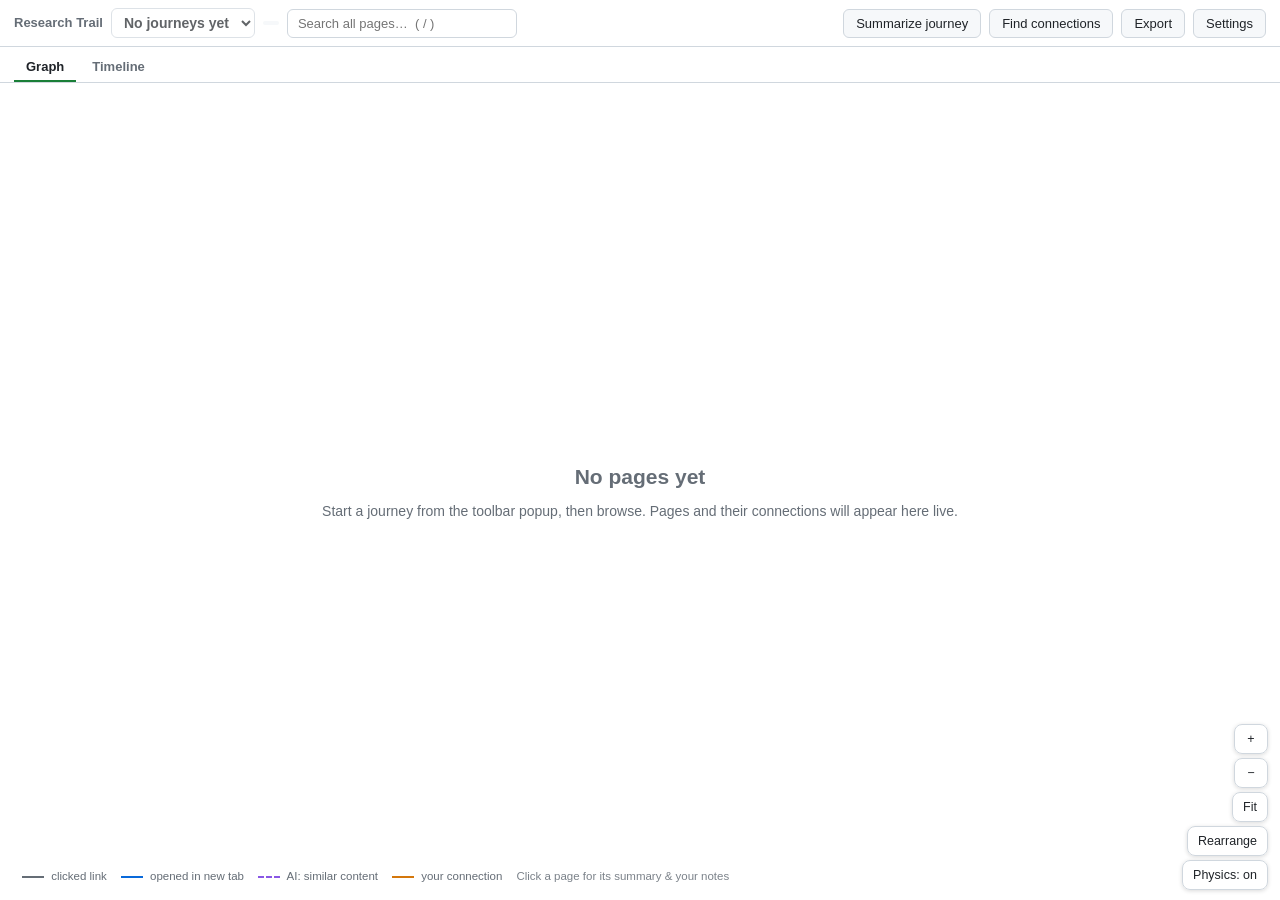
==== extension/journey/journey.html @ 20a89563 "Global search, newest-first timeline, connector-aware clustering Search: one box in the map topbar (" ====
<!DOCTYPE html>
<html>
<head>
  <meta charset="utf-8">
  <title>Research Trail</title>
  <link rel="stylesheet" href="journey.css">
</head>
<body>
  <header id="topbar">
    <span class="logo">Research Trail</span>
    <select id="journey-select" title="Switch workspace"></select>
    <span id="status-chip" class="chip"></span>
    <div class="menu-wrap" id="search-wrap">
      <input id="search" type="search" placeholder="Search all pages…  ( / )" spellcheck="false" autocomplete="off">
      <div id="search-results" class="menu" hidden></div>
    </div>
    <span class="spacer"></span>
    <span id="job-status" class="job-status" title="Ollama job queue"></span>
    <button id="synthesize-btn" title="The AI reads every page and writes an overview: key threads, tensions, gaps">Summarize journey</button>
    <button id="similarity-btn" title="The AI looks for pages on different sites that are about the same thing">Find connections</button>
    <div class="menu-wrap">
      <button id="export-btn">Export</button>
      <div id="export-menu" class="menu" hidden>
        <button data-export="md">Markdown report</button>
        <button data-export="json">JSON</button>
        <button data-export="canvas">Obsidian Canvas</button>
      </div>
    </div>
    <button id="settings-btn">Settings</button>
  </header>

  <div id="ai-strip" hidden>
    <span id="ai-strip-dot"></span>
    <span id="ai-strip-text"></span>
    <span class="spacer"></span>
    <button id="ai-strip-toggle"></button>
  </div>

  <div id="suggest-strip" hidden>
    <span id="suggest-dot"></span>
    <span id="suggest-text"></span>
    <span class="spacer"></span>
    <button id="suggest-review">Review on map</button>
  </div>

  <nav id="tabs">
    <button class="tab active" data-tab="graph">Graph</button>
    <button class="tab" data-tab="timeline">Timeline</button>
    <button id="topics-back" hidden>← All topics</button>
    <span id="topic-name" class="chip" hidden></span>
    <span id="connect-banner" hidden>Click another page to connect it — <button id="connect-cancel" class="ghost">cancel</button></span>
  </nav>

  <main>
    <aside id="synthesis-panel" hidden>
      <div class="panel-head" id="synthesis-toggle" title="Collapse / expand">
        <strong>Summary</strong>
        <span id="synthesis-date" class="muted"></span>
        <span class="spacer"></span>
        <span id="synthesis-chevron" class="muted">Hide</span>
      </div>
      <div id="synthesis-body" class="md"></div>
    </aside>
    <div id="graph-view">
      <div id="cy"></div>
      <div id="topics-view" hidden>
        <div class="topics-head">
          <h2>Scratch, organized</h2>
          <p class="muted">Ambient browsing gets grouped into themes automatically. Open one to see its map, or promote it to a real workspace.</p>
        </div>
        <div id="topics-list"></div>
      </div>
      <div id="preview-banner" hidden>
        <div>
          <strong id="preview-name"></strong>
          <div id="preview-meta" class="muted"></div>
        </div>
        <span class="spacer"></span>
        <button id="preview-split" class="primary">Split into its own workspace</button>
        <button id="preview-keep">Keep here</button>
      </div>
      <div id="graph-legend">
        <span class="legend-toggle" data-type="navigated" title="Click to hide/show these connections"><i class="line solid"></i> clicked link</span>
        <span class="legend-toggle" data-type="branched" title="Click to hide/show these connections"><i class="line solid branched"></i> opened in new tab</span>
        <span class="legend-toggle" data-type="similar" title="Click to hide/show these connections"><i class="line dashed"></i> AI: similar content</span>
        <span class="legend-toggle" data-type="manual" title="Click to hide/show these connections"><i class="line manual"></i> your connection</span>
        <span class="legend-hint">Click a page for its summary &amp; your notes</span>
      </div>
      <div id="graph-controls">
        <button id="zoom-in" title="Zoom in">+</button>
        <button id="zoom-out" title="Zoom out">−</button>
        <button id="zoom-fit" title="Fit everything on screen">Fit</button>
        <button id="relayout" title="Re-arrange the whole map from scratch">Rearrange</button>
        <button id="physics-toggle" title="When physics is off, pages stay exactly where you (or Rearrange) put them"></button>
      </div>
      <div id="empty-state" hidden>
        <h2>No pages yet</h2>
        <p>Start a journey from the toolbar popup, then browse. Pages and their connections will appear here live.</p>
      </div>
    </div>
    <div id="timeline-view" hidden></div>

    <aside id="drawer" hidden>
      <div class="drawer-head">
        <img id="d-favicon" width="18" height="18" alt="">
        <a id="d-title" target="_blank" rel="noreferrer"></a>
        <button id="drawer-close" class="ghost">Close</button>
      </div>
      <div id="d-hook" hidden></div>
      <div id="d-meta" class="muted"></div>
      <img id="d-thumb" alt="" hidden>
      <div id="d-tags"></div>

      <h3>Summary <button id="d-resummarize" class="ghost" title="Re-run the AI summary for this page">Redo</button></h3>
      <ul id="d-summary"></ul>

      <h3>Your notes</h3>
      <textarea id="d-notes" placeholder="Why does this page matter? What did you take from it?"></textarea>

      <h3>Highlights</h3>
      <div id="d-highlights" class="muted small">Select text on the page → right-click → “Save highlight to Research Trail”.</div>

      <h3>Connections</h3>
      <ul id="d-connections"></ul>

      <div class="drawer-actions">
        <button id="d-goto" title="Switch to this page's tab, or reopen it">Go to tab</button>
        <button id="d-connect">Connect to…</button>
        <button id="d-delete" class="danger">Delete page</button>
      </div>
    </aside>
  </main>

  <dialog id="settings-modal">
    <h2>Settings</h2>
    <label>Ollama URL
      <input id="s-url" type="text" spellcheck="false">
    </label>
    <div class="row">
      <label>Chat model
        <input id="s-chat" type="text" list="model-list" spellcheck="false" placeholder="auto-picks an installed model">
      </label>
      <label>Embedding model
        <input id="s-embed" type="text" list="model-list" spellcheck="false" placeholder="auto (falls back to chat model)">
      </label>
    </div>
    <datalist id="model-list"></datalist>
    <div id="s-ollama-status" class="muted small"></div>
    <label>Similarity threshold: <span id="s-threshold-val"></span>
      <input id="s-threshold" type="range" min="0.5" max="0.95" step="0.01">
    </label>
    <label><input id="s-capture-text" type="checkbox"> Store page text locally (needed for summaries &amp; similarity)</label>
    <label><input id="s-ai-paused" type="checkbox"> Pause AI processing — jobs queue up but nothing runs until you unpause (use when your machine needs the headroom)</label>
    <label><input id="s-scratch-lite" type="checkbox"> Light processing in Scratch — skip per-page AI summaries for ambient browsing; pages get the full treatment when promoted into a workspace</label>
    <label><input id="s-tab-groups" type="checkbox"> Mirror the workspace as a browser tab group (captured tabs join it; dragging a tab in adds the page to the map)</label>
    <label>Return to Scratch after <input id="s-auto-return" type="number" min="0" max="720" style="width:64px"> minutes of quiet — browsing from a fresh start (typed URL, search, new tab) after this gap lands in Scratch instead of the last workspace. 0 turns it off.</label>
    <label>Never capture these domains (one per line)
      <textarea id="s-blocklist" rows="5" spellcheck="false"></textarea>
    </label>
    <div class="row">
      <button id="s-retry-jobs">Retry failed AI jobs</button>
      <button id="s-delete-journey" class="danger">Delete this journey</button>
    </div>
    <div class="row right">
      <button id="s-cancel">Cancel</button>
      <button id="s-save" class="primary">Save</button>
    </div>
  </dialog>

  <dialog id="edge-modal">
    <h2 id="e-type"></h2>
    <p id="e-explain" class="muted small"></p>
    <div class="edge-pages">
      <button class="edge-page" id="e-page-a"></button>
      <div id="e-label" class="edge-label" hidden></div>
      <button class="edge-page" id="e-page-b"></button>
    </div>
    <div id="e-desc" class="edge-desc" hidden></div>
    <div class="row right">
      <button id="e-describe" hidden>Explain this connection</button>
      <button id="e-edit-label" hidden>Edit label</button>
      <button id="e-delete" class="danger" hidden>Remove connection</button>
      <button id="e-close">Close</button>
    </div>
  </dialog>

  <div id="toast" hidden></div>

  <script src="../vendor/cytoscape.min.js"></script>
  <script src="../vendor/layout-base.js"></script>
  <script src="../vendor/cose-base.js"></script>
  <script src="../vendor/cytoscape-fcose.js"></script>
  <script type="module" src="journey.js"></script>
</body>
</html>
---- extension/journey/journey.css ----
:root {
  color-scheme: light dark;
  --bg: #ffffff;
  --fg: #1f2328;
  --muted: #656d76;
  --border: #d0d7de;
  --accent: #1a7f37;
  --accent-soft: #dafbe1;
  --danger: #cf222e;
  --card: #f6f8fa;
  --drawer-w: 360px;
}
@media (prefers-color-scheme: dark) {
  :root {
    --bg: #101418;
    --fg: #e6edf3;
    --muted: #8b949e;
    --border: #30363d;
    --accent: #2ea043;
    --accent-soft: #12261a;
    --danger: #f85149;
    --card: #1a2027;
  }
}

* { box-sizing: border-box; margin: 0; }
[hidden] { display: none !important; }
html, body { height: 100%; }
body {
  font: 14px/1.5 -apple-system, BlinkMacSystemFont, "Segoe UI", sans-serif;
  background: var(--bg);
  color: var(--fg);
  display: flex;
  flex-direction: column;
  overflow: hidden;
}

.muted { color: var(--muted); }
.small { font-size: 12px; }
.spacer { flex: 1; }

button {
  padding: 6px 12px;
  border: 1px solid var(--border);
  border-radius: 6px;
  background: var(--card);
  color: var(--fg);
  font-size: 13px;
  cursor: pointer;
  white-space: nowrap;
}
button:hover { filter: brightness(1.07); }
button.primary { background: var(--accent); color: #fff; border-color: transparent; font-weight: 600; }
button.danger { color: var(--danger); }
button.ghost { border: none; background: none; padding: 2px 6px; color: var(--muted); }
button.ghost:hover { color: var(--fg); }
button:disabled { opacity: .5; cursor: default; }

/* ---- Top bar ---- */
#topbar {
  display: flex;
  align-items: center;
  gap: 8px;
  padding: 8px 14px;
  border-bottom: 1px solid var(--border);
  flex-shrink: 0;
}
.logo { font-size: 13px; font-weight: 700; white-space: nowrap; color: var(--muted); }
#journey-select {
  font-size: 14px;
  font-weight: 600;
  padding: 5px 8px;
  border: 1px solid var(--border);
  border-radius: 6px;
  background: var(--bg);
  color: var(--fg);
  max-width: 340px;
}
.chip {
  font-size: 11px;
  font-weight: 600;
  padding: 2px 8px;
  border-radius: 10px;
  background: var(--card);
  color: var(--muted);
}
.chip.recording { background: var(--accent-soft); color: var(--accent); }
.job-status { font-size: 12px; color: var(--muted); }
.job-status.err { color: var(--danger); cursor: pointer; }

.menu-wrap { position: relative; }

#search {
  width: 230px;
  padding: 6px 10px;
  border: 1px solid var(--border);
  border-radius: 6px;
  background: var(--bg);
  color: var(--fg);
  font-size: 13px;
}
#search:focus { outline: 2px solid var(--accent); outline-offset: -1px; width: 300px; }
#search-results {
  left: 0;
  right: auto;
  width: 420px;
  max-height: 440px;
  overflow-y: auto;
}
.search-item {
  display: flex;
  align-items: flex-start;
  gap: 9px;
  padding: 8px 10px;
  border-radius: 6px;
  cursor: pointer;
}
.search-item:hover, .search-item.hot { background: var(--card); }
.search-item img { width: 16px; height: 16px; border-radius: 3px; margin-top: 2px; flex-shrink: 0; }
.search-item .s-main { min-width: 0; flex: 1; }
.search-item .s-title {
  font-size: 13px;
  font-weight: 600;
  overflow: hidden;
  text-overflow: ellipsis;
  white-space: nowrap;
}
.search-item .s-sub {
  font-size: 11.5px;
  color: var(--muted);
  overflow: hidden;
  text-overflow: ellipsis;
  white-space: nowrap;
}
.search-item .s-ws {
  flex-shrink: 0;
  font-size: 10.5px;
  font-weight: 700;
  text-transform: uppercase;
  letter-spacing: 0.03em;
  color: var(--accent);
  padding-top: 3px;
}
.search-empty { padding: 10px 12px; color: var(--muted); font-size: 12.5px; }
.menu {
  position: absolute;
  right: 0;
  top: calc(100% + 4px);
  background: var(--bg);
  border: 1px solid var(--border);
  border-radius: 8px;
  box-shadow: 0 8px 24px rgba(0,0,0,.18);
  display: flex;
  flex-direction: column;
  min-width: 170px;
  z-index: 30;
  padding: 4px;
}
.menu button { border: none; background: none; text-align: left; border-radius: 5px; }
.menu button:hover { background: var(--card); }

/* ---- AI activity strip ---- */
#ai-strip {
  display: flex;
  align-items: center;
  gap: 10px;
  padding: 7px 16px;
  font-size: 13px;
  background: var(--accent-soft);
  border-bottom: 1px solid var(--border);
  flex-shrink: 0;
}
#ai-strip.paused { background: var(--card); color: var(--muted); }
#ai-strip-dot {
  width: 9px;
  height: 9px;
  border-radius: 50%;
  background: var(--accent);
  animation: ai-pulse 1.4s ease-in-out infinite;
  flex-shrink: 0;
}
#ai-strip.paused #ai-strip-dot { background: #b08a00; animation: none; }
@keyframes ai-pulse {
  0%, 100% { opacity: 1; }
  50% { opacity: 0.3; }
}
#ai-strip button { padding: 4px 10px; font-size: 12.5px; }

/* ---- Split suggestion strip ---- */
#suggest-strip {
  display: flex;
  align-items: center;
  gap: 10px;
  padding: 7px 16px;
  font-size: 13px;
  background: color-mix(in srgb, #b08a00 12%, var(--bg));
  border-bottom: 1px solid var(--border);
  flex-shrink: 0;
}
#suggest-dot {
  width: 9px;
  height: 9px;
  border-radius: 50%;
  background: #b08a00;
  flex-shrink: 0;
}
#suggest-strip button { padding: 4px 10px; font-size: 12.5px; }

/* ---- Topics view (Scratch) ---- */
#topics-view {
  position: absolute;
  inset: 0;
  background: var(--bg);
  overflow-y: auto;
  padding: 26px 30px 40px;
  z-index: 10;
}
.topics-head { max-width: 760px; margin: 0 auto 18px; }
.topics-head h2 { font-size: 19px; margin-bottom: 4px; }
.topics-head p { font-size: 13.5px; }
#topics-list {
  max-width: 760px;
  margin: 0 auto;
  display: flex;
  flex-direction: column;
  gap: 12px;
}
.topic-card {
  display: flex;
  align-items: center;
  gap: 16px;
  background: var(--card);
  border: 1px solid var(--border);
  border-radius: 12px;
  padding: 14px 18px;
  cursor: pointer;
}
.topic-card:hover { border-color: var(--accent); }
.topic-main { flex: 1; min-width: 0; }
.topic-name { font-size: 15px; font-weight: 700; }
.topic-name.pending { color: var(--muted); font-weight: 400; font-style: italic; }
.topic-meta { font-size: 12.5px; color: var(--muted); margin-top: 2px; }
.topic-hooks {
  font-size: 12.5px;
  color: var(--muted);
  margin-top: 6px;
  overflow: hidden;
  text-overflow: ellipsis;
  white-space: nowrap;
}
.topic-favs { display: flex; gap: 4px; flex-shrink: 0; }
.topic-favs img { width: 18px; height: 18px; border-radius: 4px; }
.topic-card button { flex-shrink: 0; font-size: 12.5px; padding: 6px 11px; }

/* ---- Split preview banner ---- */
#preview-banner {
  position: absolute;
  top: 14px;
  left: 50%;
  transform: translateX(-50%);
  display: flex;
  align-items: center;
  gap: 14px;
  width: min(92%, 640px);
  background: var(--card);
  border: 1px solid #b08a00;
  border-radius: 12px;
  padding: 12px 18px;
  z-index: 20;
  box-shadow: 0 8px 28px rgba(0,0,0,.3);
}
#preview-name { font-size: 15px; }
#preview-meta { font-size: 12.5px; margin-top: 2px; }

#topics-back {
  margin-left: 14px;
  font-size: 12.5px;
  padding: 4px 10px;
}
#topic-name { max-width: 320px; overflow: hidden; text-overflow: ellipsis; white-space: nowrap; }

/* ---- Synthesis panel ---- */
#synthesis-panel {
  width: 320px;
  flex-shrink: 0;
  border-right: 1px solid var(--border);
  background: var(--card);
  overflow-y: auto;
  padding: 10px 14px 20px;
}
#synthesis-panel.collapsed {
  width: 38px;
  padding: 12px 0;
  cursor: pointer;
  overflow: hidden;
}
#synthesis-panel.collapsed .panel-head {
  writing-mode: vertical-rl;
  margin: 0 auto;
  gap: 0;
}
#synthesis-panel.collapsed #synthesis-date,
#synthesis-panel.collapsed #synthesis-chevron,
#synthesis-panel.collapsed #synthesis-body { display: none; }
.panel-head { display: flex; align-items: center; gap: 10px; margin-bottom: 6px; cursor: pointer; user-select: none; }
#synthesis-chevron { font-size: 12px; }
.md h2 { font-size: 15px; margin: 10px 0 4px; }
.md h3 { font-size: 13.5px; margin: 8px 0 3px; }
.md ul { margin: 2px 0 6px 20px; }
.md p { margin: 4px 0; }

/* ---- Tabs ---- */
#tabs {
  display: flex;
  align-items: center;
  gap: 4px;
  padding: 6px 14px 0;
  border-bottom: 1px solid var(--border);
  flex-shrink: 0;
}
.tab {
  border: none;
  background: none;
  border-bottom: 2px solid transparent;
  border-radius: 0;
  padding: 6px 12px;
  color: var(--muted);
  font-weight: 600;
}
.tab.active { color: var(--fg); border-bottom-color: var(--accent); }
#connect-banner {
  margin-left: 16px;
  font-size: 12.5px;
  color: var(--accent);
  font-weight: 600;
}

/* ---- Main ---- */
main { flex: 1; display: flex; position: relative; overflow: hidden; }
#graph-view { flex: 1; position: relative; }
#cy { position: absolute; inset: 0; }

#graph-legend {
  position: absolute;
  left: 12px;
  bottom: 10px;
  display: flex;
  gap: 14px;
  font-size: 11.5px;
  color: var(--muted);
  background: color-mix(in srgb, var(--bg) 82%, transparent);
  padding: 5px 10px;
  border-radius: 6px;
  pointer-events: none;
}
.legend-toggle {
  pointer-events: auto;
  cursor: pointer;
  user-select: none;
}
.legend-toggle:hover { color: var(--fg); }
.legend-toggle.off { opacity: 0.4; text-decoration: line-through; }
#graph-legend i.line {
  display: inline-block;
  width: 22px;
  height: 0;
  border-top: 2px solid var(--muted);
  vertical-align: middle;
  margin-right: 4px;
}
#graph-legend i.dashed { border-top-style: dashed; border-top-color: #8957e5; }
#graph-legend i.branched { border-top-color: #0969da; }
#graph-legend i.manual { border-top-color: #d4770c; }
.legend-hint { opacity: .85; }

#graph-controls {
  position: absolute;
  right: 12px;
  bottom: 10px;
  display: flex;
  flex-direction: column;
  align-items: flex-end;
  gap: 4px;
}
#graph-controls button {
  min-width: 34px;
  height: 30px;
  padding: 0 10px;
  font-size: 12.5px;
  line-height: 1;
  border-radius: 8px;
  background: color-mix(in srgb, var(--bg) 88%, transparent);
  box-shadow: 0 1px 4px rgba(0,0,0,.15);
}

#empty-state {
  position: absolute;
  inset: 0;
  display: flex;
  flex-direction: column;
  align-items: center;
  justify-content: center;
  gap: 8px;
  color: var(--muted);
  text-align: center;
  padding: 0 40px;
}

/* ---- Timeline ---- */
#timeline-view {
  flex: 1;
  overflow-y: auto;
  padding: 18px 26px 24px 70px;
  position: relative;
}
#tl-svg {
  position: absolute;
  left: 0;
  top: 0;
  pointer-events: none;
}
.tl-day { font-weight: 700; margin: 14px 0 6px; font-size: 13px; color: var(--muted); }
.tl-entry {
  display: flex;
  gap: 10px;
  padding: 7px 10px;
  cursor: pointer;
  border-radius: 6px;
  position: relative;
}
.tl-entry:hover { background: var(--card); }
.tl-dot {
  position: absolute;
  left: -26px;
  top: 13px;
  width: 11px;
  height: 11px;
  border-radius: 50%;
  border: 2px solid var(--bg);
  box-sizing: content-box;
}
.tl-time { color: var(--muted); font-size: 12px; min-width: 58px; padding-top: 1px; }
.tl-entry img { width: 16px; height: 16px; margin-top: 2px; }
.tl-main { min-width: 0; }
.tl-title { font-weight: 600; overflow: hidden; text-overflow: ellipsis; white-space: nowrap; }
.tl-from { font-size: 12px; color: var(--muted); }
.tl-from .branch { color: #0969da; }

/* ---- Drawer ---- */
#drawer {
  width: var(--drawer-w);
  border-left: 1px solid var(--border);
  background: var(--bg);
  overflow-y: auto;
  padding: 14px 16px 24px;
  flex-shrink: 0;
}
.drawer-head { display: flex; align-items: center; gap: 8px; }
.drawer-head img { border-radius: 3px; }
#d-title {
  font-weight: 700;
  font-size: 15px;
  color: var(--fg);
  text-decoration: none;
  flex: 1;
  overflow-wrap: anywhere;
}
#d-title:hover { text-decoration: underline; }
#d-hook {
  font-size: 15px;
  font-weight: 700;
  color: var(--accent);
  line-height: 1.35;
  margin: 6px 0 10px;
  padding: 2px 0 2px 10px;
  border-left: 3px solid var(--accent);
}
#d-meta { margin: 0 0 8px; font-size: 12.5px; }
#d-thumb {
  display: block;
  width: 100%;
  border: 1px solid var(--border);
  border-radius: 8px;
  margin: 2px 0 8px;
}
#d-tags { display: flex; flex-wrap: wrap; gap: 5px; margin-bottom: 4px; }
.tag {
  font-size: 11px;
  background: var(--card);
  border: 1px solid var(--border);
  border-radius: 10px;
  padding: 1px 8px;
  color: var(--muted);
}
#drawer h3 { font-size: 12px; text-transform: uppercase; letter-spacing: .05em; color: var(--muted); margin: 16px 0 6px; }
#d-summary { margin-left: 18px; font-size: 13.5px; }
#d-summary li { margin-bottom: 4px; }
#d-notes {
  width: 100%;
  min-height: 90px;
  resize: vertical;
  padding: 8px 10px;
  border: 1px solid var(--border);
  border-radius: 6px;
  background: var(--bg);
  color: var(--fg);
  font: 13px/1.5 inherit;
}
.highlight {
  border-left: 3px solid var(--accent);
  background: var(--card);
  padding: 6px 10px;
  border-radius: 0 6px 6px 0;
  margin-bottom: 6px;
  font-size: 13px;
  font-style: italic;
}
#d-connections { list-style: none; margin: 0; font-size: 13px; }
#d-connections li {
  display: flex;
  align-items: baseline;
  gap: 6px;
  padding: 5px 0;
  border-bottom: 1px solid var(--border);
}
#d-connections .etype { font-size: 10.5px; font-weight: 700; text-transform: uppercase; letter-spacing: .03em; }
#d-connections .etype.navigated { color: var(--muted); }
#d-connections .etype.branched { color: #0969da; }
#d-connections .etype.similar { color: #8957e5; }
#d-connections .etype.manual { color: #d4770c; }
#d-connections a { color: var(--fg); cursor: pointer; }
#d-connections .elabel { color: var(--muted); font-size: 12px; }
.drawer-actions { display: flex; gap: 8px; margin-top: 18px; }

/* ---- Settings modal ---- */
dialog {
  margin: auto; /* the * reset kills the UA centering; restore it */
  border: 1px solid var(--border);
  border-radius: 10px;
  background: var(--bg);
  color: var(--fg);
  width: 480px;
  max-width: 92vw;
  padding: 20px 22px;
}
dialog::backdrop { background: rgba(0,0,0,.45); }
dialog h2 { margin-bottom: 12px; font-size: 17px; }
dialog label { display: block; margin-bottom: 10px; font-size: 13px; font-weight: 600; }
dialog input[type="text"], dialog textarea {
  display: block;
  width: 100%;
  margin-top: 3px;
  padding: 7px 9px;
  border: 1px solid var(--border);
  border-radius: 6px;
  background: var(--bg);
  color: var(--fg);
  font: 13px/1.4 inherit;
  font-weight: 400;
}
dialog input[type="range"] { display: block; width: 100%; margin-top: 4px; }
dialog .row { display: flex; gap: 10px; margin-top: 8px; }
dialog .row label { flex: 1; }
dialog .row.right { justify-content: flex-end; margin-top: 16px; }
dialog input[type="checkbox"] { margin-right: 6px; }

/* ---- Edge modal ---- */
#edge-modal h2 { font-size: 15px; }
.edge-pages { display: flex; flex-direction: column; gap: 6px; margin: 10px 0 4px; }
.edge-page {
  display: flex;
  align-items: center;
  gap: 8px;
  text-align: left;
  padding: 9px 12px;
  font-weight: 600;
  white-space: normal; /* buttons default to nowrap; titles must wrap */
}
.edge-page img { width: 16px; height: 16px; border-radius: 3px; flex-shrink: 0; }
.edge-page .title { flex: 1; min-width: 0; overflow-wrap: anywhere; }
.edge-page .host { color: var(--muted); font-weight: 400; font-size: 12px; padding-left: 10px; flex-shrink: 0; }
.edge-label {
  color: var(--muted);
  font-size: 12.5px;
  font-style: italic;
  padding: 0 4px;
  overflow-wrap: anywhere;
}
.edge-desc {
  font-size: 13px;
  background: var(--card);
  border: 1px solid var(--border);
  border-radius: 8px;
  padding: 8px 12px;
  margin-top: 8px;
  overflow-wrap: anywhere;
}

/* ---- Toast ---- */
#toast {
  position: fixed;
  bottom: 22px;
  left: 50%;
  transform: translateX(-50%);
  background: var(--fg);
  color: var(--bg);
  padding: 9px 18px;
  border-radius: 8px;
  font-size: 13px;
  z-index: 100;
  box-shadow: 0 6px 20px rgba(0,0,0,.25);
}
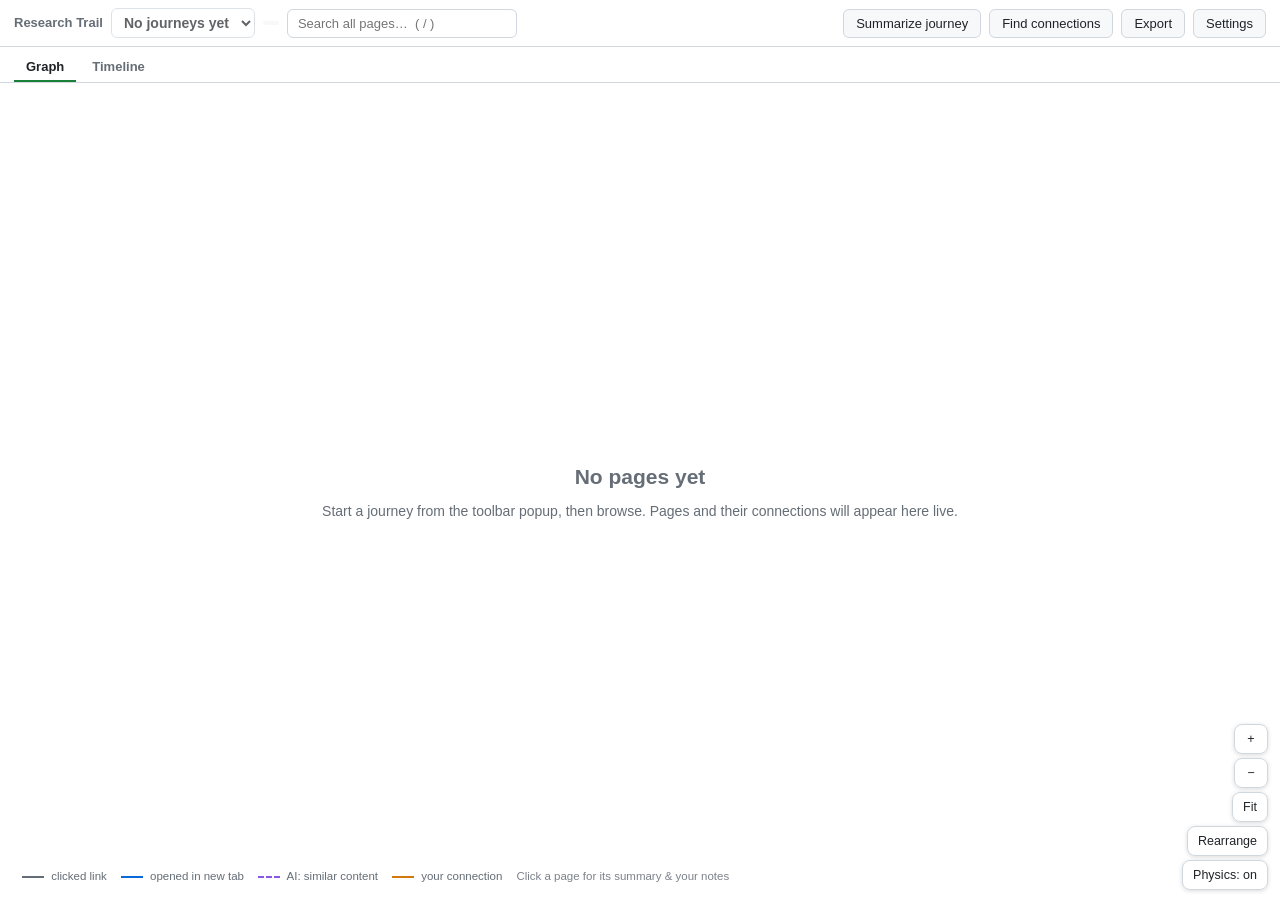
==== commit 956270b1: "Add domain filtering to graph and panel views Implement interactive domain filter chips that let use" ====
--- a/extension/journey/journey.html
+++ b/extension/journey/journey.html
@@ -79,6 +79,7 @@
         <button id="preview-split" class="primary">Split into its own workspace</button>
         <button id="preview-keep">Keep here</button>
       </div>
+      <div id="domain-strip" hidden></div>
       <div id="graph-legend">
         <span class="legend-toggle" data-type="navigated" title="Click to hide/show these connections"><i class="line solid"></i> clicked link</span>
         <span class="legend-toggle" data-type="branched" title="Click to hide/show these connections"><i class="line solid branched"></i> opened in new tab</span>
--- a/extension/journey/journey.css
+++ b/extension/journey/journey.css
@@ -340,6 +340,51 @@
 #graph-view { flex: 1; position: relative; }
 #cy { position: absolute; inset: 0; }
 
+/* Domain strip: the legend that filters. Sits above the edge legend,
+   clear of the zoom controls on the right. */
+#domain-strip {
+  position: absolute;
+  left: 12px;
+  bottom: 44px;
+  max-width: calc(100% - 200px);
+  display: flex;
+  flex-wrap: wrap;
+  gap: 4px;
+  background: color-mix(in srgb, var(--bg) 82%, transparent);
+  padding: 5px 8px;
+  border-radius: 6px;
+}
+.domain-chip {
+  display: inline-flex;
+  align-items: center;
+  gap: 5px;
+  padding: 3px 8px;
+  font-size: 11px;
+  line-height: 1;
+  border: 1px solid var(--border);
+  border-left: 3px solid var(--chip-color, var(--border));
+  border-radius: 999px;
+  background: var(--card);
+  color: var(--fg);
+  white-space: nowrap;
+  cursor: pointer;
+  transition: opacity 0.15s ease;
+}
+.domain-chip img { width: 12px; height: 12px; }
+.domain-chip-count { color: var(--muted); font-size: 10px; }
+.domain-chip.scoped {
+  background: color-mix(in srgb, var(--chip-color) 18%, var(--card));
+  border-color: var(--chip-color);
+  font-weight: 600;
+}
+.domain-chip.excluded { opacity: 0.45; }
+.domain-chip.excluded:hover { opacity: 0.8; }
+.domain-chip-all {
+  border-left-width: 1px;
+  color: var(--muted);
+  font-weight: 600;
+}
+
 #graph-legend {
   position: absolute;
   left: 12px;
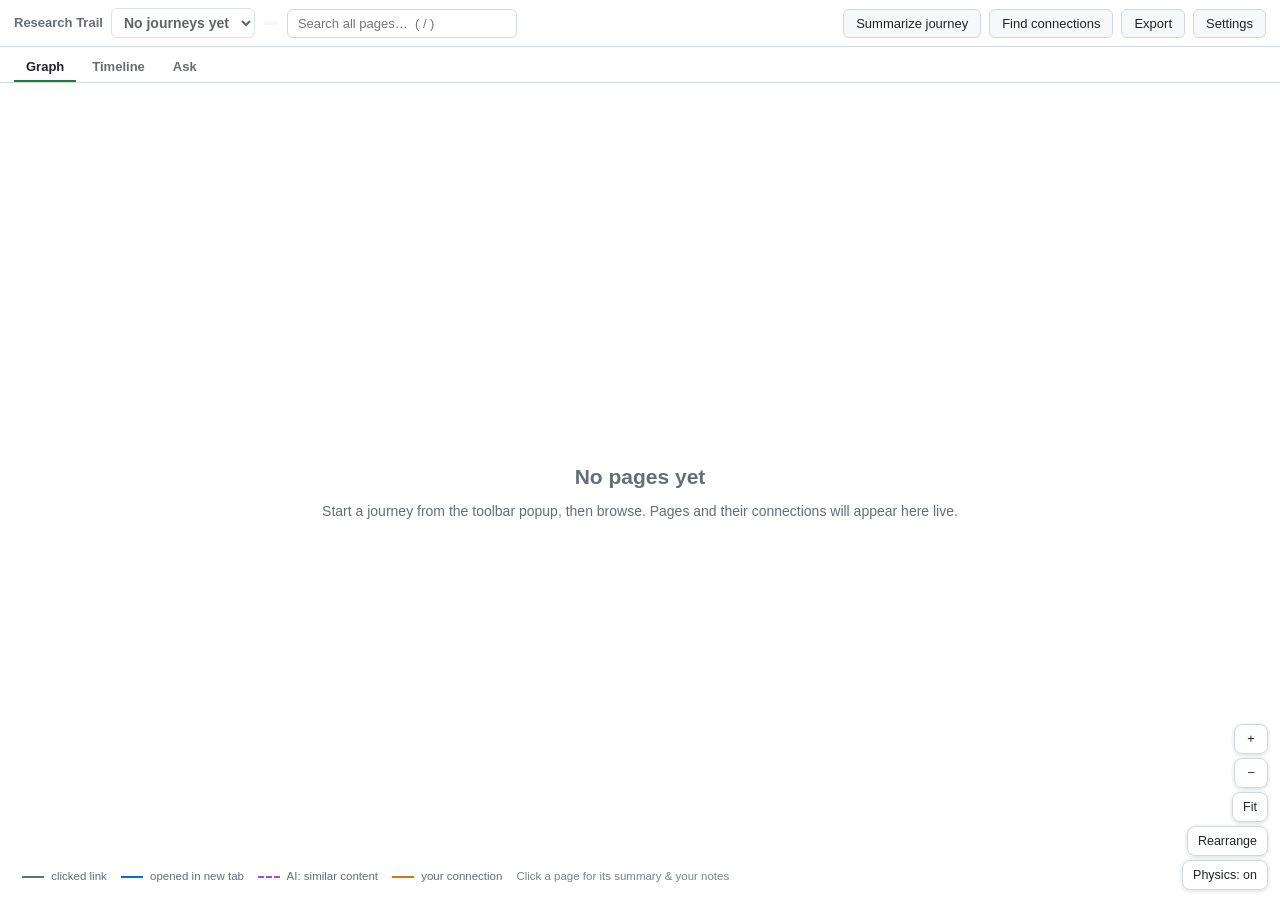
==== commit b7e3976c: "Add Ask this workspace: conversational Q&A grounded in your trail Introduces the Ask tab, a new conv" ====
--- a/extension/journey/journey.html
+++ b/extension/journey/journey.html
@@ -46,6 +46,7 @@
   <nav id="tabs">
     <button class="tab active" data-tab="graph">Graph</button>
     <button class="tab" data-tab="timeline">Timeline</button>
+    <button class="tab" data-tab="ask" title="Ask questions about everything you've collected in this workspace">Ask</button>
     <button id="topics-back" hidden>← All topics</button>
     <span id="topic-name" class="chip" hidden></span>
     <span id="connect-banner" hidden>Click another page to connect it — <button id="connect-cancel" class="ghost">cancel</button></span>
@@ -100,6 +101,23 @@
       </div>
     </div>
     <div id="timeline-view" hidden></div>
+
+    <div id="ask-view" hidden>
+      <div id="ask-head">
+        <div>
+          <strong>Ask this workspace</strong>
+          <div id="ask-context" class="muted small"></div>
+        </div>
+        <span class="spacer"></span>
+        <button id="ask-clear" class="ghost" title="Start a fresh conversation">Clear</button>
+      </div>
+      <div id="ask-thread"></div>
+      <form id="ask-form">
+        <textarea id="ask-input" rows="2" placeholder="Ask about everything on this trail…  (Enter to send, Shift+Enter for a new line)"></textarea>
+        <button id="ask-send" class="primary" type="submit">Ask</button>
+        <button id="ask-stop" type="button" hidden>Stop</button>
+      </form>
+    </div>
 
     <aside id="drawer" hidden>
       <div class="drawer-head">
--- a/extension/journey/journey.css
+++ b/extension/journey/journey.css
@@ -491,6 +491,109 @@
 .tl-from { font-size: 12px; color: var(--muted); }
 .tl-from .branch { color: #0969da; }
 
+/* ---- Ask this workspace ---- */
+#ask-view {
+  flex: 1;
+  min-width: 0;
+  display: flex;
+  flex-direction: column;
+  overflow: hidden;
+}
+#ask-head {
+  display: flex;
+  align-items: center;
+  gap: 10px;
+  padding: 10px 20px;
+  border-bottom: 1px solid var(--border);
+  flex-shrink: 0;
+}
+#ask-thread {
+  flex: 1;
+  overflow-y: auto;
+  padding: 16px 20px 8px;
+  scroll-behavior: smooth;
+}
+.ask-empty { max-width: 620px; color: var(--muted); }
+.ask-starters { display: flex; flex-wrap: wrap; gap: 6px; margin-top: 12px; }
+.ask-starters button { font-size: 12.5px; }
+
+.ask-turn { max-width: 720px; margin: 0 0 22px; }
+.ask-q {
+  font-weight: 600;
+  padding: 8px 12px;
+  border-radius: 8px;
+  background: var(--card);
+  border-left: 3px solid var(--accent);
+  white-space: pre-wrap;
+}
+.ask-a { padding: 10px 2px 0; overflow-wrap: anywhere; }
+.ask-error {
+  margin-top: 8px;
+  padding: 8px 12px;
+  border-radius: 8px;
+  border: 1px solid var(--danger);
+  color: var(--danger);
+  font-size: 13px;
+}
+button.cite {
+  padding: 0 5px;
+  margin: 0 1px;
+  min-width: 18px;
+  font-size: 11px;
+  font-weight: 700;
+  line-height: 1.5;
+  vertical-align: 1px;
+  border-radius: 5px;
+  background: var(--accent-soft);
+  border-color: transparent;
+  color: var(--accent);
+}
+button.cite:hover { filter: none; outline: 1px solid var(--accent); }
+
+.ask-sources { display: flex; flex-wrap: wrap; gap: 6px; margin-top: 10px; }
+.ask-source {
+  display: inline-flex;
+  align-items: center;
+  gap: 5px;
+  padding: 3px 4px 3px 7px;
+  border: 1px solid var(--border);
+  border-radius: 14px;
+  background: var(--bg);
+  max-width: 330px;
+}
+.ask-source img { width: 14px; height: 14px; border-radius: 3px; flex-shrink: 0; }
+.ask-source button { border: none; background: none; padding: 0; font-size: 12px; }
+.ask-source-label {
+  color: var(--muted);
+  overflow: hidden;
+  text-overflow: ellipsis;
+  white-space: nowrap;
+}
+.ask-source-label:hover { color: var(--fg); }
+.ask-source .ask-source-go { padding: 0 4px; color: var(--accent); font-weight: 700; }
+
+#ask-form {
+  display: flex;
+  align-items: flex-end;
+  gap: 8px;
+  padding: 10px 20px 14px;
+  border-top: 1px solid var(--border);
+  flex-shrink: 0;
+}
+#ask-input {
+  flex: 1;
+  resize: vertical;
+  min-height: 42px;
+  max-height: 180px;
+  padding: 9px 11px;
+  border: 1px solid var(--border);
+  border-radius: 8px;
+  background: var(--bg);
+  color: var(--fg);
+  font: inherit;
+}
+#ask-input:focus { outline: 2px solid var(--accent); outline-offset: -1px; }
+
 /* ---- Drawer ---- */
 #drawer {
   width: var(--drawer-w);
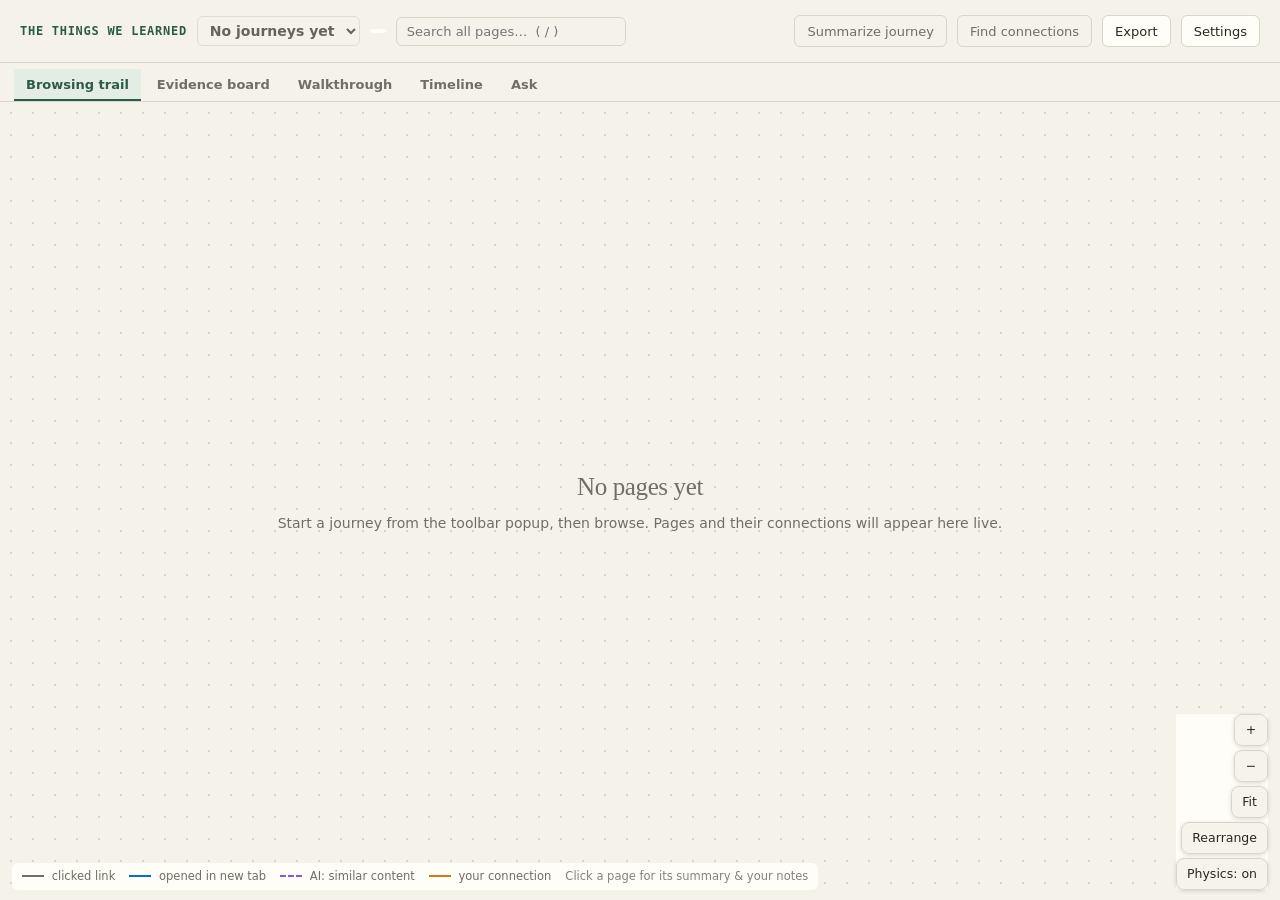
==== commit f3bf4686: "hide translations, and also work towards presenting evidence" ====
--- a/extension/journey/journey.html
+++ b/extension/journey/journey.html
@@ -4,10 +4,11 @@
   <meta charset="utf-8">
   <title>Research Trail</title>
   <link rel="stylesheet" href="journey.css">
+  <link rel="stylesheet" href="../shared/theme.css">
 </head>
 <body>
   <header id="topbar">
-    <span class="logo">Research Trail</span>
+    <span class="logo">The Things We Learned</span>
     <select id="journey-select" title="Switch workspace"></select>
     <span id="status-chip" class="chip"></span>
     <div class="menu-wrap" id="search-wrap">
@@ -44,7 +45,9 @@
   </div>
 
   <nav id="tabs">
-    <button class="tab active" data-tab="graph">Graph</button>
+    <button class="tab active" data-tab="graph">Browsing trail</button>
+    <button id="evidence-board-btn" class="tab">Evidence board</button>
+    <button id="evidence-walk-btn" class="tab">Walkthrough</button>
     <button class="tab" data-tab="timeline">Timeline</button>
     <button class="tab" data-tab="ask" title="Ask questions about everything you've collected in this workspace">Ask</button>
     <button id="topics-back" hidden>← All topics</button>
--- a/extension/shared/theme.css
+++ b/extension/shared/theme.css
@@ -0,0 +1,41 @@
+/* Shared local-only visual language. System fonts avoid remote font requests. */
+:root {
+  color-scheme: light dark;
+  --bg:#f5f2ea; --fg:#292820; --muted:#716e63; --border:#dbd5c7;
+  --accent:#2e5b46; --accent-soft:#e4ede5; --danger:#ac402d; --card:#fffdf8;
+  --paper:var(--bg); --ink:var(--fg); --rule:var(--border); --green:var(--accent); --red:var(--danger);
+  --yellow:#f2e39d; --surface-inset:#ece7db; --warning-bg:#f1e9d7; --warning-fg:#705521;
+  --serif:Georgia,'Times New Roman',serif; --sans:system-ui,-apple-system,BlinkMacSystemFont,'Segoe UI',sans-serif;
+  --mono:ui-monospace,SFMono-Regular,Menlo,monospace;
+}
+@media(prefers-color-scheme:dark){:root{
+  --bg:#20231f;--fg:#ecebe2;--muted:#b1b3a6;--border:#454a40;
+  --accent:#a0cfac;--accent-soft:#283d30;--danger:#f3a18c;--card:#292d27;
+  --yellow:#65592d;--surface-inset:#34392f;--warning-bg:#403a29;--warning-fg:#ead19b;
+}}
+body{font-family:var(--sans);background:var(--bg);color:var(--fg)}
+h1,h2,.journey-title,#d-title,.detail-copy{font-family:var(--serif);font-weight:500;letter-spacing:-.015em}
+h1{font-size:30px}h2{font-size:25px}.logo{font:600 12px var(--mono);letter-spacing:.06em;text-transform:uppercase;color:var(--accent)}
+button,input,select,textarea{font-family:var(--sans)}button{min-height:32px;border-radius:6px}button.primary,.dark{background:var(--fg)!important;color:var(--bg)!important;border-color:var(--fg)!important}
+input,textarea,select{background:var(--card);color:var(--fg);border-color:var(--border)}
+:focus-visible{outline:2px solid var(--accent);outline-offset:3px}
+#topbar{padding:15px 20px;gap:10px;flex-wrap:wrap}#tabs{background:var(--bg);border-color:var(--border)}
+#tabs .tab.active{color:var(--accent);border-color:var(--accent);background:var(--accent-soft)}
+#graph-view,#graph-wrap{background-color:var(--bg);background-image:radial-gradient(var(--border) .8px,transparent .8px);background-size:22px 22px}
+#drawer,#synthesis-panel,dialog,.journey-card{background:var(--card);border-color:var(--border)}
+#drawer h3,.panel-head,#ask-head>div>strong{font:500 12px var(--mono);letter-spacing:.05em;text-transform:uppercase;color:var(--muted)}
+#drawer{padding:20px}#d-title{font-size:23px;line-height:1.25}#d-notes{font-size:15px;line-height:1.6}
+#d-highlights>div{background:var(--warning-bg);padding:9px;border-radius:4px;margin:8px 0;color:var(--fg)}
+#graph-legend,#graph-controls{background:var(--card);border-color:var(--border)}
+#synthesize-btn,#similarity-btn{color:var(--muted);background:transparent}
+.workspace-nav{display:flex;align-items:center;gap:15px;flex-wrap:wrap;padding:12px 0;border-bottom:1px solid var(--border);font-size:14px}
+.workspace-nav a{color:var(--muted)}.workspace-nav [aria-current]{color:var(--accent);font-weight:600}.workspace-nav label{margin-left:auto;color:var(--muted);font-size:12px}
+#board-picker{max-width:280px}.local-note{max-width:270px;overflow-wrap:anywhere}
+#inbox-dialog{width:min(760px,94vw)}.inbox-items{display:grid;gap:16px;margin-top:20px}.inbox-item{padding:18px;border:1px solid var(--border);border-radius:8px}.inbox-item h3{margin:8px 0;font:22px var(--serif)}.inbox-item blockquote{margin:12px 0;padding-left:12px;border-left:3px solid var(--yellow);white-space:pre-wrap;font:17px/1.5 var(--serif)}
+.card.fact,.segmented,.source-head,.tabs span{background:var(--surface-inset)!important}.card.conclusion{background:var(--accent-soft)}.notice{background:var(--warning-bg);color:var(--warning-fg)}.notice.red{background:var(--warning-bg);color:var(--danger)}
+.card.gap{background:var(--bg)}.detail-box,.card,.board-bar,.canvas-footer{border-color:var(--border)}
+.card .source-head{background:var(--surface-inset)}.card.evidence .source-head,.source-footer,.status{border-color:var(--border)}
+input[type=text],input[type=url],textarea{background:var(--card)}.pill.primary{background:var(--fg);color:var(--bg)}.edge-label{fill:var(--muted)}
+#argument-outline{padding:14px;border-top:1px solid var(--border);background:var(--card)}#argument-outline summary{font:500 15px var(--serif);cursor:pointer}#argument-outline select{width:100%;margin:12px 0;padding:7px;border:1px solid var(--border);border-radius:5px}#outline-list{list-style:decimal-leading-zero;padding-left:28px;margin:10px 0}#outline-list li{font-size:13px;margin:9px 0}#outline-list button{font-size:13px;text-align:left;white-space:normal;background:transparent;border:0;padding:0}#outline-status{font-size:12px;color:var(--muted)}.outline-actions{display:flex;gap:6px;flex-wrap:wrap;margin-top:10px}
+@media(max-width:760px){.workspace-nav{gap:9px}.workspace-nav label{margin-left:0}#board-picker{max-width:200px}#topbar{padding:10px}}
+@media print{:root{color-scheme:light;--bg:white;--fg:black}}
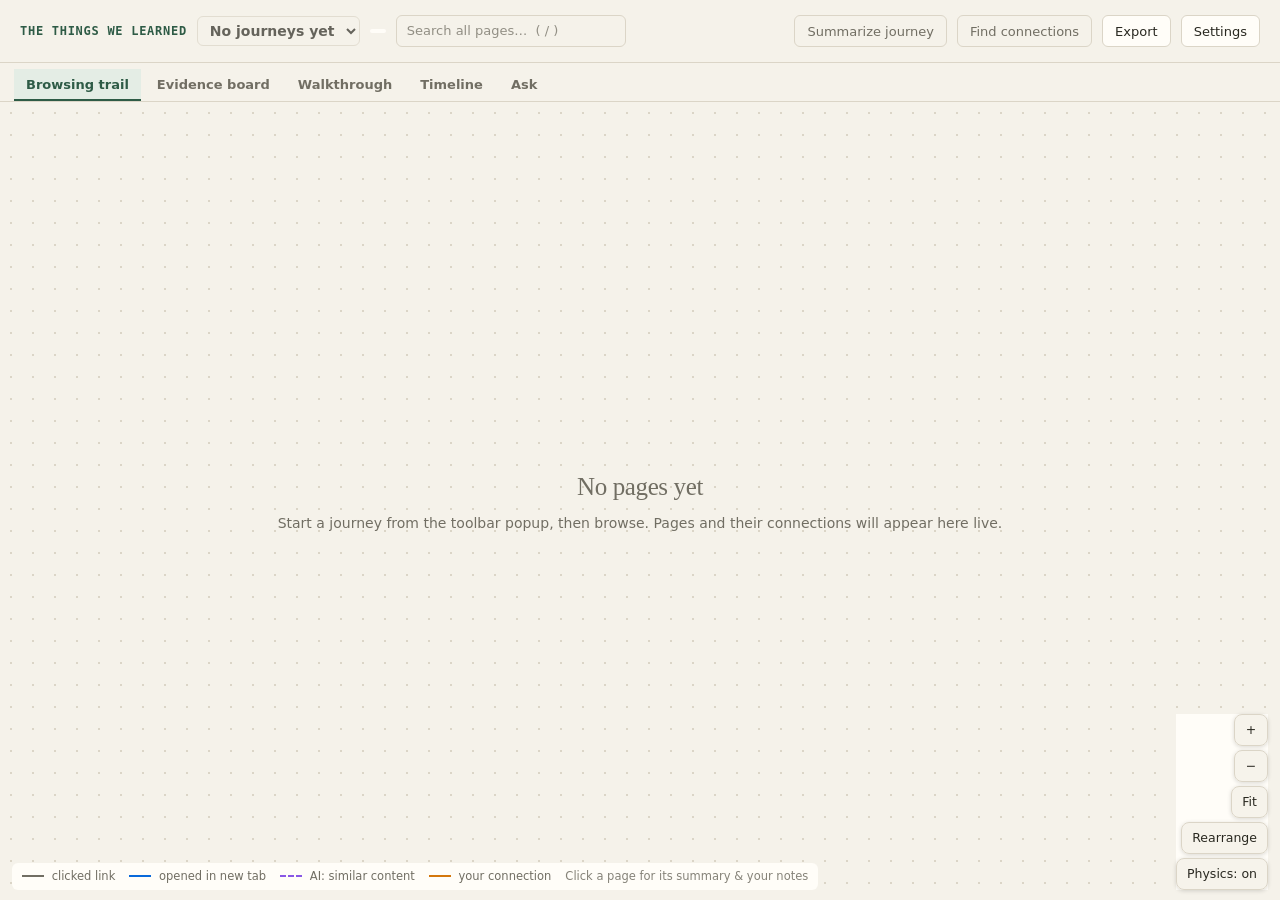
==== commit d1ab0cae: "Save passages without leaving the page - One right-click "Save passage as evidence" replaces both "A" ====
--- a/extension/journey/journey.html
+++ b/extension/journey/journey.html
@@ -140,7 +140,7 @@
       <textarea id="d-notes" placeholder="Why does this page matter? What did you take from it?"></textarea>
 
       <h3>Highlights</h3>
-      <div id="d-highlights" class="muted small">Select text on the page → right-click → “Save highlight to Research Trail”.</div>
+      <div id="d-highlights" class="muted small">Select text on the page → right-click → “Save passage as evidence”.</div>
 
       <h3>Connections</h3>
       <ul id="d-connections"></ul>
--- a/extension/shared/theme.css
+++ b/extension/shared/theme.css
@@ -39,3 +39,14 @@
 #argument-outline{padding:14px;border-top:1px solid var(--border);background:var(--card)}#argument-outline summary{font:500 15px var(--serif);cursor:pointer}#argument-outline select{width:100%;margin:12px 0;padding:7px;border:1px solid var(--border);border-radius:5px}#outline-list{list-style:decimal-leading-zero;padding-left:28px;margin:10px 0}#outline-list li{font-size:13px;margin:9px 0}#outline-list button{font-size:13px;text-align:left;white-space:normal;background:transparent;border:0;padding:0}#outline-status{font-size:12px;color:var(--muted)}.outline-actions{display:flex;gap:6px;flex-wrap:wrap;margin-top:10px}
 @media(max-width:760px){.workspace-nav{gap:9px}.workspace-nav label{margin-left:0}#board-picker{max-width:200px}#topbar{padding:10px}}
 @media print{:root{color-scheme:light;--bg:white;--fg:black}}
+
+.jot-form{display:flex;gap:6px;margin:10px 0 4px}.jot-form input{flex:1;min-width:0;padding:7px 9px;border:1px solid var(--border);border-radius:5px;font:14px var(--serif)}
+
+/* One field style for every page. :where() keeps it at zero specificity so a
+   page's own field rules still win; this only fills in unstyled fields. */
+:where(input:not([type]),input[type=text],input[type=url],input[type=search],input[type=email],input[type=date],input[type=number],textarea,select){
+  box-sizing:border-box;background:var(--card);color:var(--fg);border:1px solid var(--border);border-radius:6px;padding:8px 10px;font:14px/1.4 var(--sans);transition:border-color .15s,box-shadow .15s}
+:where(input:not([type]),input[type=text],input[type=url],input[type=search],input[type=email],input[type=date],input[type=number],textarea,select):hover{border-color:var(--muted)}
+input:focus-visible,textarea:focus-visible,select:focus-visible{outline:none;border-color:var(--accent)!important;box-shadow:0 0 0 3px color-mix(in srgb,var(--accent) 28%,transparent)}
+input::placeholder,textarea::placeholder{color:var(--muted);opacity:.75}
+input[type=date]{color-scheme:light dark}
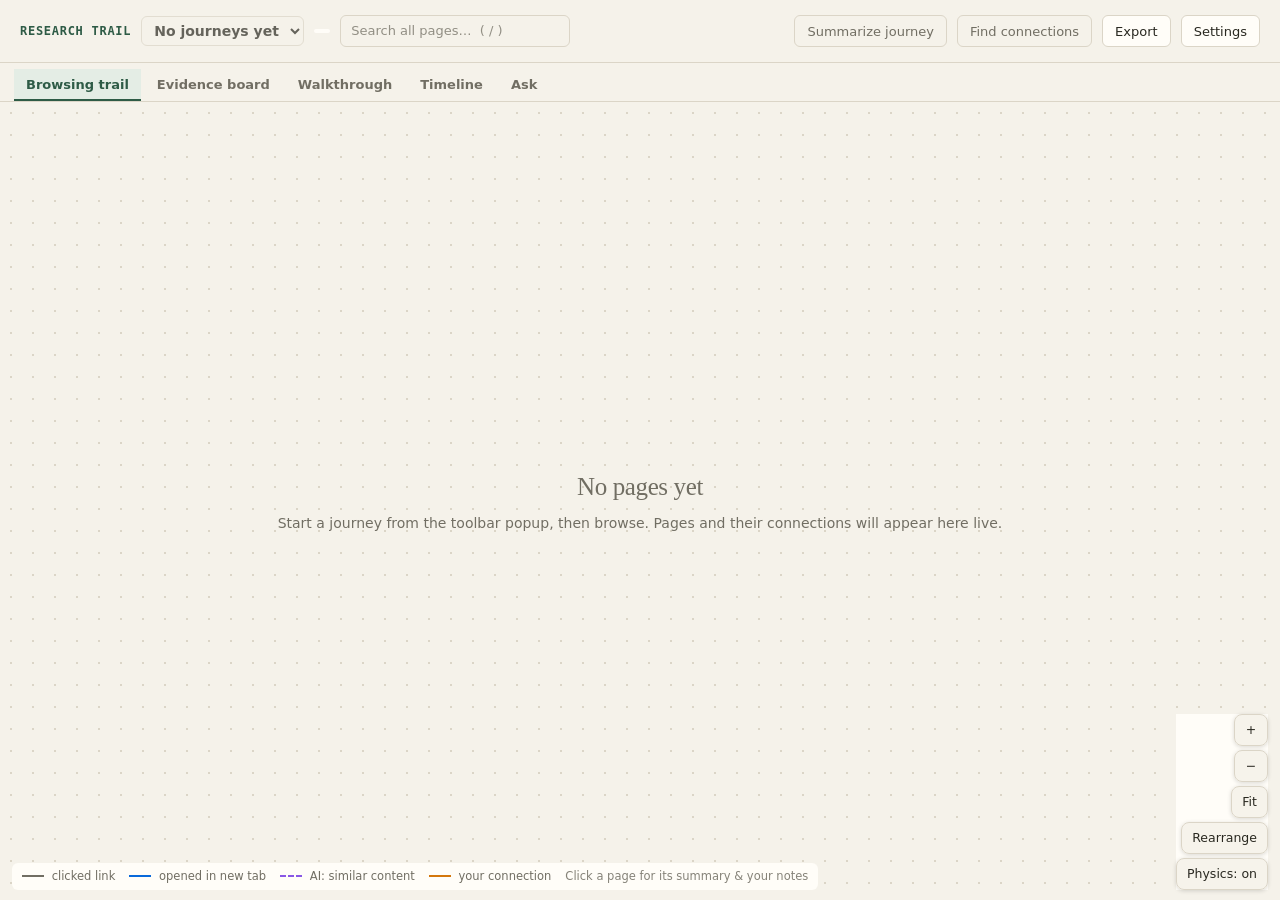
==== commit 7af313fa: "Full backup and restore; call the pages Research Trail Chrome derives an unpacked extension's ID fro" ====
--- a/extension/journey/journey.html
+++ b/extension/journey/journey.html
@@ -8,13 +8,14 @@
 </head>
 <body>
   <header id="topbar">
-    <span class="logo">The Things We Learned</span>
+    <span class="logo">Research Trail</span>
     <select id="journey-select" title="Switch workspace"></select>
     <span id="status-chip" class="chip"></span>
     <div class="menu-wrap" id="search-wrap">
       <input id="search" type="search" placeholder="Search all pages…  ( / )" spellcheck="false" autocomplete="off">
       <div id="search-results" class="menu" hidden></div>
     </div>
+    <div class="menu-wrap"><button id="starred-btn" class="starred-btn" hidden title="Pages you starred while reading">★ Starred</button><div id="starred-menu" class="menu" hidden></div></div>
     <span class="spacer"></span>
     <span id="job-status" class="job-status" title="Ollama job queue"></span>
     <button id="synthesize-btn" title="The AI reads every page and writes an overview: key threads, tensions, gaps">Summarize journey</button>
@@ -52,6 +53,7 @@
     <button class="tab" data-tab="ask" title="Ask questions about everything you've collected in this workspace">Ask</button>
     <button id="topics-back" hidden>← All topics</button>
     <span id="topic-name" class="chip" hidden></span>
+    <button id="filler-toggle" hidden></button>
     <span id="connect-banner" hidden>Click another page to connect it — <button id="connect-cancel" class="ghost">cancel</button></span>
   </nav>
 
@@ -126,6 +128,7 @@
       <div class="drawer-head">
         <img id="d-favicon" width="18" height="18" alt="">
         <a id="d-title" target="_blank" rel="noreferrer"></a>
+        <button id="d-star" class="ghost star-toggle" aria-label="Star this page">☆</button>
         <button id="drawer-close" class="ghost">Close</button>
       </div>
       <div id="d-hook" hidden></div>
@@ -183,6 +186,13 @@
       <button id="s-retry-jobs">Retry failed AI jobs</button>
       <button id="s-delete-journey" class="danger">Delete this journey</button>
     </div>
+    <h3 class="settings-section">Backup</h3>
+    <p class="muted small">One file with everything: all workspaces, pages, notes, evidence boards, settings, glossary and translations. Restoring replaces what’s here now. Use it before moving or renaming the extension folder: Chrome treats the moved folder as a new, empty extension.</p>
+    <div class="row">
+      <button id="s-backup">Back up everything…</button>
+      <button id="s-restore" class="danger">Restore from backup…</button>
+      <input id="s-restore-file" type="file" accept=".json,application/json" hidden>
+    </div>
     <div class="row right">
       <button id="s-cancel">Cancel</button>
       <button id="s-save" class="primary">Save</button>
--- a/extension/journey/journey.css
+++ b/extension/journey/journey.css
@@ -277,6 +277,7 @@
   font-size: 12.5px;
   padding: 4px 10px;
 }
+#filler-toggle { font-size: 12.5px; padding: 4px 10px; }
 #topic-name { max-width: 320px; overflow: hidden; text-overflow: ellipsis; white-space: nowrap; }
 
 /* ---- Synthesis panel ---- */
@@ -693,6 +694,7 @@
 }
 dialog::backdrop { background: rgba(0,0,0,.45); }
 dialog h2 { margin-bottom: 12px; font-size: 17px; }
+dialog h3.settings-section { margin: 18px 0 4px; font-size: 14px; }
 dialog label { display: block; margin-bottom: 10px; font-size: 13px; font-weight: 600; }
 dialog input[type="text"], dialog textarea {
   display: block;
@@ -758,3 +760,9 @@
   z-index: 100;
   box-shadow: 0 6px 20px rgba(0,0,0,.25);
 }
+
+/* Starred pages */
+.starred-btn{color:#b58324;border-color:#d9a441}
+#starred-menu{min-width:320px;max-height:60vh;overflow:auto}
+.star-toggle{font-size:18px;line-height:1;padding:2px 6px;color:var(--muted,#888)}
+.star-toggle.on{color:#d9a441}
--- a/extension/shared/theme.css
+++ b/extension/shared/theme.css
@@ -44,9 +44,13 @@
 
 /* One field style for every page. :where() keeps it at zero specificity so a
    page's own field rules still win; this only fills in unstyled fields. */
-:where(input:not([type]),input[type=text],input[type=url],input[type=search],input[type=email],input[type=date],input[type=number],textarea,select){
+:where(input:not([type]),input[type=text],input[type=url],input[type=search],input[type=email],input[type=password],input[type=date],input[type=number],textarea,select){
   box-sizing:border-box;background:var(--card);color:var(--fg);border:1px solid var(--border);border-radius:6px;padding:8px 10px;font:14px/1.4 var(--sans);transition:border-color .15s,box-shadow .15s}
-:where(input:not([type]),input[type=text],input[type=url],input[type=search],input[type=email],input[type=date],input[type=number],textarea,select):hover{border-color:var(--muted)}
+:where(input:not([type]),input[type=text],input[type=url],input[type=search],input[type=email],input[type=password],input[type=date],input[type=number],textarea,select):hover{border-color:var(--muted)}
 input:focus-visible,textarea:focus-visible,select:focus-visible{outline:none;border-color:var(--accent)!important;box-shadow:0 0 0 3px color-mix(in srgb,var(--accent) 28%,transparent)}
 input::placeholder,textarea::placeholder{color:var(--muted);opacity:.75}
 input[type=date]{color-scheme:light dark}
+#outline-attach{margin-top:8px}#outline-attach ul{list-style:none;margin:6px 0 0;padding:0;max-height:220px;overflow:auto}
+#outline-attach li button{display:block;width:100%;text-align:left;border:0;background:transparent;padding:5px 6px;border-radius:5px;font:13px/1.35 var(--serif);white-space:normal;min-height:0}
+#outline-attach li button:hover{background:var(--accent-soft)}#outline-attach input{width:100%}
+.attach-seg{display:inline-flex;gap:2px;margin-bottom:6px;padding:2px;border:1px solid var(--border);border-radius:6px}.attach-seg button{min-height:0;padding:2px 8px;border:0;background:transparent;font-size:12px;color:var(--muted)}.attach-seg button[aria-pressed=true]{background:var(--surface-inset);color:var(--fg)}
